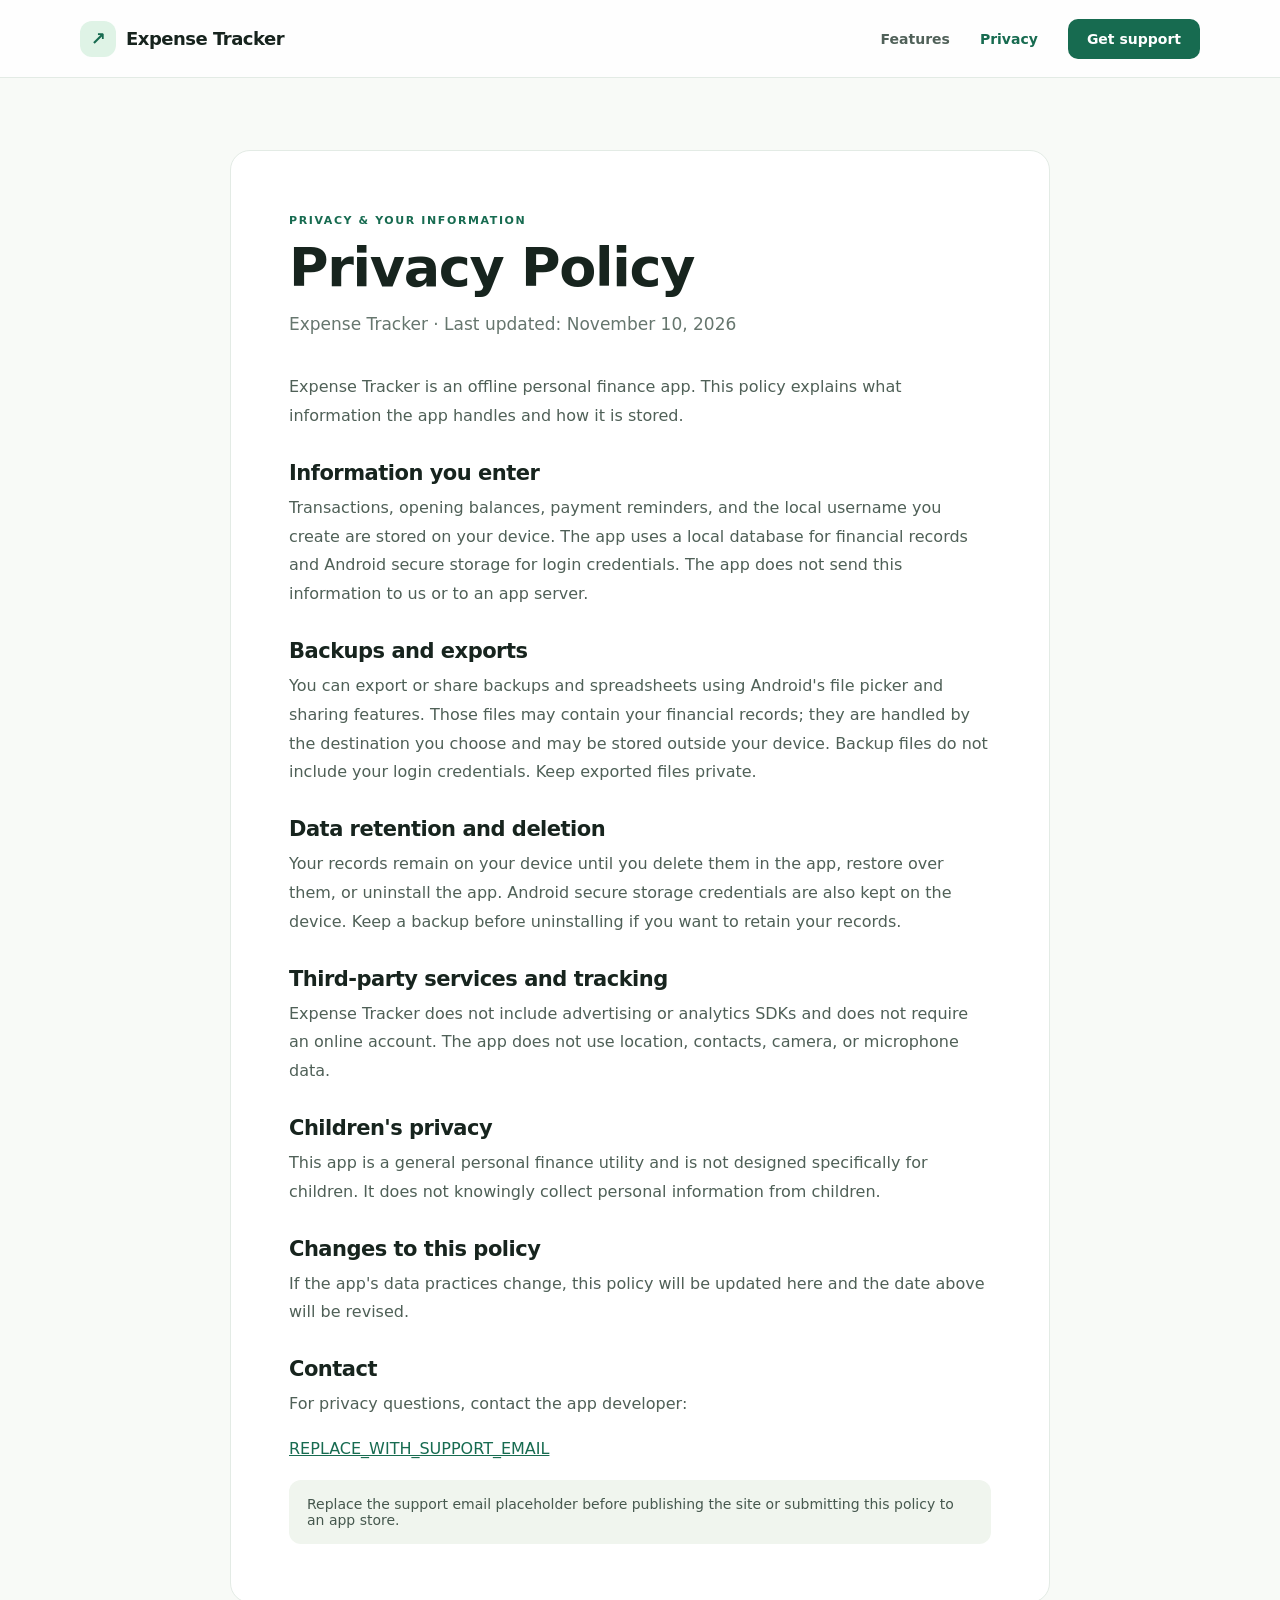
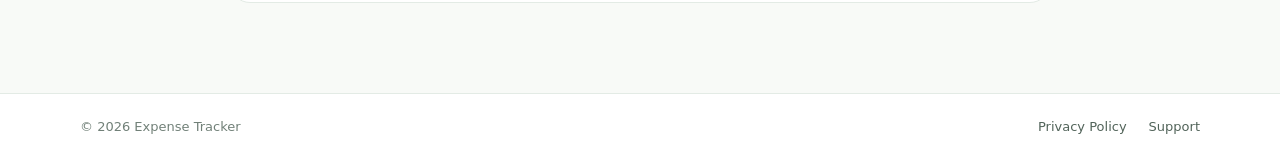
==== privacy-policy.html @ b08da7d4 "Add files via upload" ====
<!doctype html>
<html lang="en"><head><meta charset="utf-8"><meta name="viewport" content="width=device-width, initial-scale=1"><meta name="description" content="Privacy policy for Expense Tracker, an offline personal finance app."><title>Privacy Policy — Expense Tracker</title><link rel="stylesheet" href="styles.css"></head><body><header class="topbar"><nav class="nav wrap" aria-label="Main navigation"><a class="brand" href="index.html"><span class="brand-icon">↗</span> Expense Tracker</a><div class="links"><a href="index.html#features">Features</a><a href="privacy-policy.html" aria-current="page">Privacy</a><a class="button" href="support.html">Get support</a></div></nav></header>
<main class="page"><article class="page-card"><span class="eyebrow">Privacy &amp; your information</span><h1>Privacy Policy</h1><p class="lead">Expense Tracker · Last updated: November 10, 2026</p><p>Expense Tracker is an offline personal finance app. This policy explains what information the app handles and how it is stored.</p>
<h2>Information you enter</h2><p>Transactions, opening balances, payment reminders, and the local username you create are stored on your device. The app uses a local database for financial records and Android secure storage for login credentials. The app does not send this information to us or to an app server.</p>
<h2>Backups and exports</h2><p>You can export or share backups and spreadsheets using Android's file picker and sharing features. Those files may contain your financial records; they are handled by the destination you choose and may be stored outside your device. Backup files do not include your login credentials. Keep exported files private.</p>
<h2>Data retention and deletion</h2><p>Your records remain on your device until you delete them in the app, restore over them, or uninstall the app. Android secure storage credentials are also kept on the device. Keep a backup before uninstalling if you want to retain your records.</p>
<h2>Third-party services and tracking</h2><p>Expense Tracker does not include advertising or analytics SDKs and does not require an online account. The app does not use location, contacts, camera, or microphone data.</p>
<h2>Children's privacy</h2><p>This app is a general personal finance utility and is not designed specifically for children. It does not knowingly collect personal information from children.</p>
<h2>Changes to this policy</h2><p>If the app's data practices change, this policy will be updated here and the date above will be revised.</p>
<h2>Contact</h2><p>For privacy questions, contact the app developer:</p><p><a href="mailto:REPLACE_WITH_SUPPORT_EMAIL">REPLACE_WITH_SUPPORT_EMAIL</a></p><div class="note">Replace the support email placeholder before publishing the site or submitting this policy to an app store.</div></article></main><footer><div class="foot wrap"><span>© 2026 Expense Tracker</span><div class="foot-links"><a href="privacy-policy.html">Privacy Policy</a><a href="support.html">Support</a></div></div></footer></body></html>
---- styles.css ----
:root{font-family:system-ui,-apple-system,BlinkMacSystemFont,"Segoe UI",sans-serif;color:#17241e;background:#f8faf7;font-synthesis:none;text-rendering:optimizeLegibility;--green:#176b50;--dark:#102f26;--muted:#66766e;--line:#e3ebe5;--cream:#f0f5ee}
*{box-sizing:border-box}body{margin:0}a{color:inherit}.wrap{width:min(1120px,calc(100% - 48px));margin:auto}.topbar{height:78px;border-bottom:1px solid var(--line);background:#ffffffd9}.nav{height:100%;display:flex;align-items:center;justify-content:space-between}.brand{display:flex;align-items:center;gap:10px;text-decoration:none;font:800 18px system-ui,sans-serif;letter-spacing:-.5px}.brand-icon{display:grid;place-items:center;width:36px;height:36px;background:#dff3e6;border-radius:12px;color:var(--green);font-size:18px}.links{display:flex;gap:30px;align-items:center}.links a{text-decoration:none;color:#506159;font-size:14px;font-weight:600}.links a:hover,.links a[aria-current=page]{color:var(--green)}.button{display:inline-flex;align-items:center;justify-content:center;padding:12px 19px;border-radius:10px;text-decoration:none;background:var(--green);color:#fff!important;font-weight:700;font-size:14px}.hero{padding:100px 0 88px;overflow:hidden;background:radial-gradient(ellipse at 86% 38%,#dcefe1 0,transparent 34%),linear-gradient(140deg,#fbfcf9,#f2f7f0)}.hero-grid{display:grid;grid-template-columns:1.1fr .9fr;gap:70px;align-items:center}.eyebrow{display:inline-flex;align-items:center;gap:8px;text-transform:uppercase;letter-spacing:1.6px;font-size:11px;font-weight:700;color:var(--green)}.dot{width:7px;height:7px;background:#48a57c;border-radius:50%}h1,h2,h3,p{margin-top:0}h1,h2,h3{font-family:system-ui,sans-serif;letter-spacing:-1.3px}h1{font-size:clamp(43px,6vw,70px);line-height:1.05;margin:20px 0}.hero p{max-width:540px;color:#596b61;font-size:18px;line-height:1.75}.actions{display:flex;gap:14px;align-items:center;margin-top:28px}.secondary{padding:12px 16px;text-decoration:none;color:var(--green);font-weight:700;font-size:14px}.phone-card{max-width:340px;margin:auto;padding:18px;background:#fff;border:1px solid #e3ebe5;border-radius:28px;box-shadow:0 26px 70px #24483218;transform:rotate(2deg)}.phone-head{display:flex;justify-content:space-between;color:#738178;font-size:12px;margin:8px 4px 18px}.balance{padding:21px;border-radius:18px;background:var(--dark);color:white}.balance small{color:#c7d9ce;font-size:12px}.balance strong{display:block;font:700 30px system-ui,sans-serif;margin-top:7px}.mini-label{margin:23px 4px 12px;font:700 14px system-ui,sans-serif}.row{display:flex;justify-content:space-between;align-items:center;padding:12px 4px;border-bottom:1px solid #eef1ed;font-size:13px}.row:last-child{border:0}.row span:last-child{font-weight:700}.row small{display:block;color:#87948b;margin-top:3px}.features{padding:76px 0 86px}.section-head{text-align:center;max-width:610px;margin:0 auto 38px}.section-head h2{font-size:36px;margin:12px 0}.section-head p,.feature p{color:var(--muted);line-height:1.7}.feature-grid{display:grid;grid-template-columns:repeat(3,1fr);gap:18px}.feature{padding:26px;border:1px solid var(--line);background:#fff;border-radius:16px}.feature-icon{width:42px;height:42px;display:grid;place-items:center;border-radius:13px;background:var(--cream);font-size:20px;margin-bottom:18px}.feature h3{font-size:18px;letter-spacing:-.4px;margin-bottom:8px}.feature p{margin:0;font-size:14px}.privacy-band{padding:38px 0;background:#edf5ee}.band{display:flex;justify-content:space-between;align-items:center;gap:24px}.band h2{font-size:24px;margin:0 0 5px;letter-spacing:-.6px}.band p{margin:0;color:var(--muted)}footer{padding:25px 0;border-top:1px solid var(--line);background:#fff}.foot{display:flex;justify-content:space-between;align-items:center;color:#718078;font-size:13px}.foot-links{display:flex;gap:22px}.foot a{color:#52645a;text-decoration:none}.page{padding:72px 0 90px;min-height:65vh}.page-card{max-width:820px;margin:auto;padding:clamp(25px,6vw,58px);background:#fff;border:1px solid var(--line);border-radius:20px}.page h1{font-size:clamp(38px,5vw,54px);margin:12px 0}.page .lead{color:var(--muted);font-size:17px;margin-bottom:34px}.page h2{font-size:21px;letter-spacing:-.5px;margin:30px 0 9px}.page p,.page li{color:#4f6057;line-height:1.8}.page a{color:var(--green)}.note{padding:16px 18px;border-radius:12px;background:#f0f5ee;color:#46584e;font-size:14px}.contact-card{max-width:680px}.email{display:inline-block;margin:5px 0 24px;padding:14px 18px;background:#edf5ee;border-radius:10px;color:var(--green);font-weight:700;text-decoration:none}
@media(max-width:760px){.wrap{width:min(100% - 36px,600px)}.links{gap:14px}.links a{font-size:13px}.links .button{padding:10px 12px}.hero{padding:68px 0}.hero-grid{grid-template-columns:1fr;gap:46px}.hero p{font-size:16px}.phone-card{width:100%;max-width:380px}.feature-grid{grid-template-columns:1fr}.features{padding:60px 0}.band,.foot{align-items:flex-start;flex-direction:column}.section-head h2{font-size:30px}}
@media(max-width:440px){.topbar{height:68px}.links{gap:10px}.links a{font-size:12px}.links .button{font-size:12px;padding:9px}.brand{font-size:16px}.brand-icon{width:32px;height:32px}.actions{align-items:flex-start;flex-direction:column;gap:4px}}
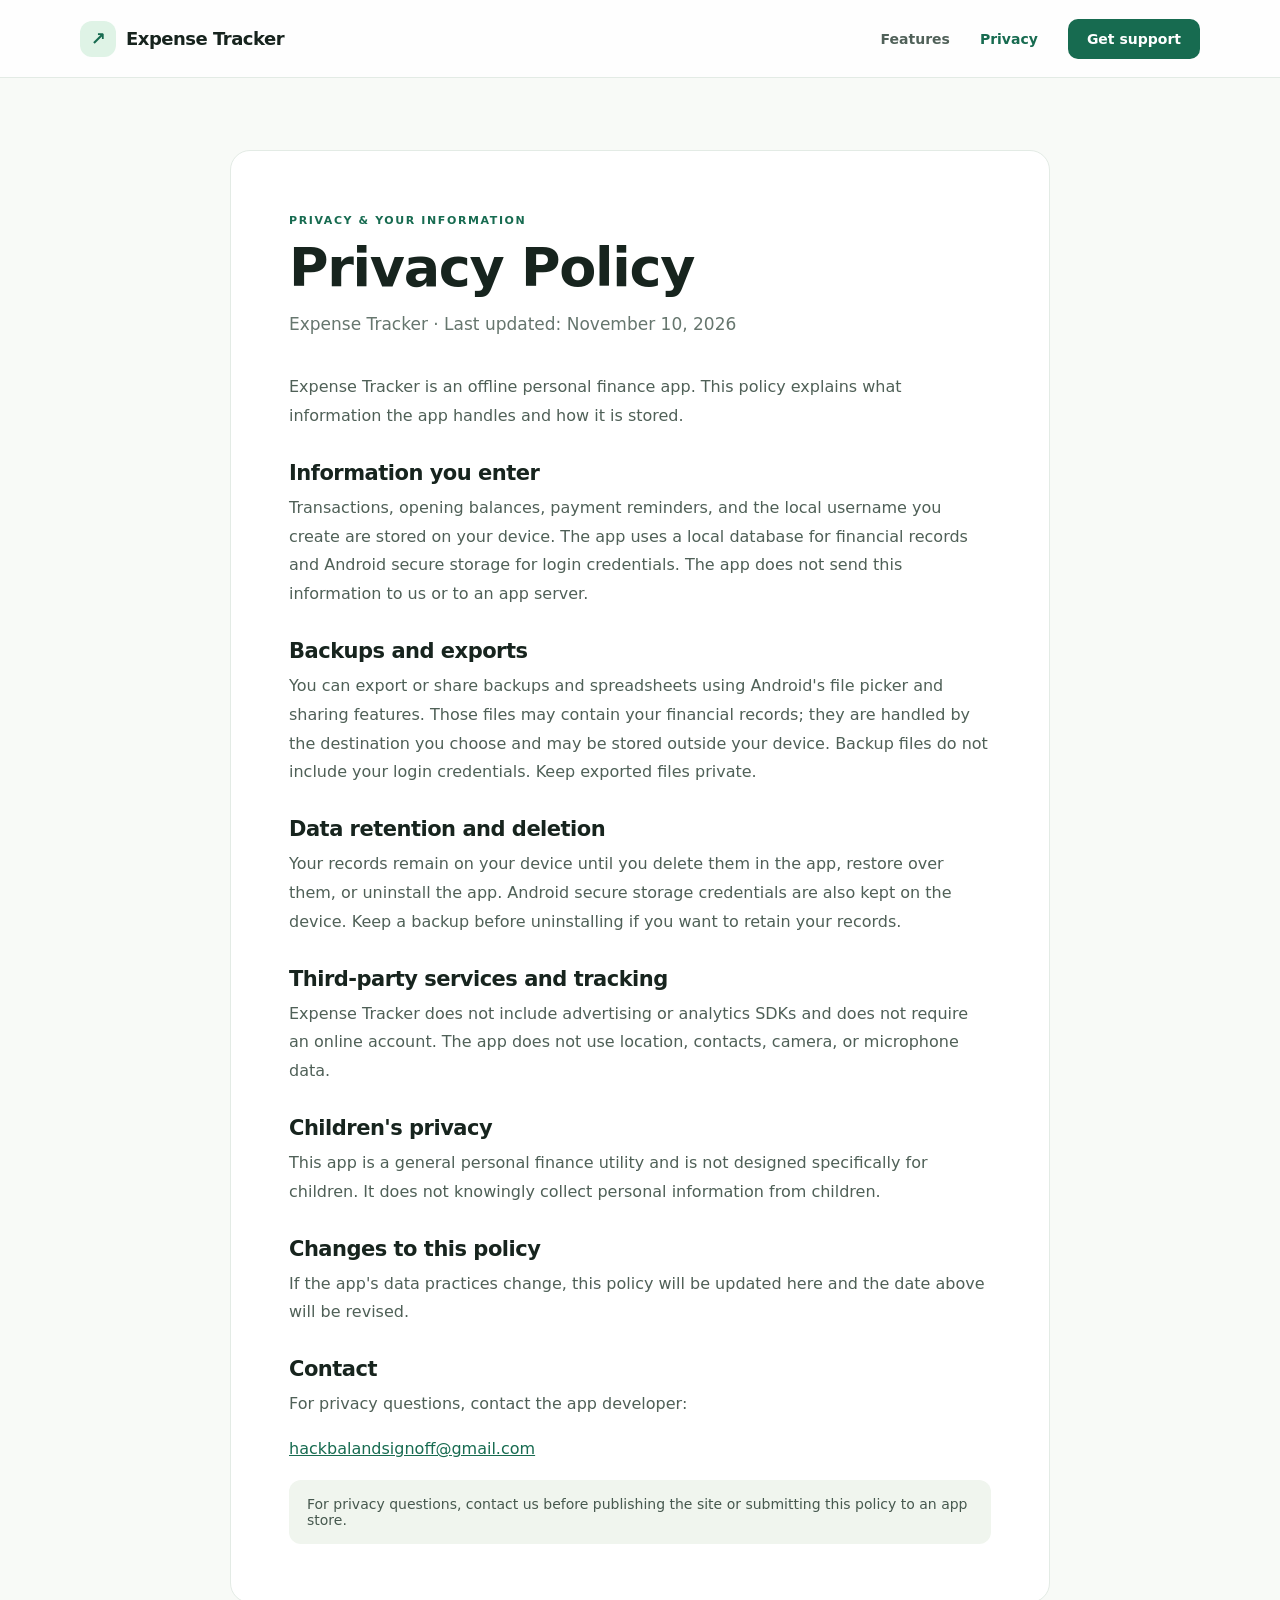
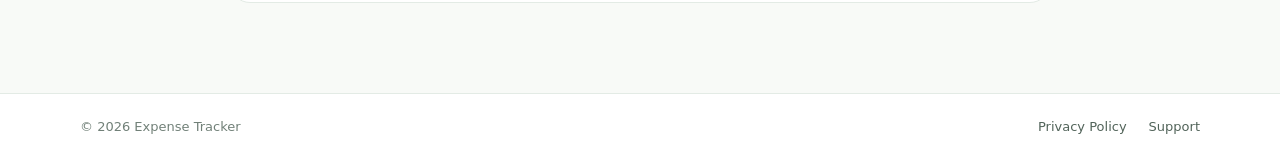
==== commit ec02d560: "Update privacy-policy.html" ====
--- a/privacy-policy.html
+++ b/privacy-policy.html
@@ -7,4 +7,4 @@
 <h2>Third-party services and tracking</h2><p>Expense Tracker does not include advertising or analytics SDKs and does not require an online account. The app does not use location, contacts, camera, or microphone data.</p>
 <h2>Children's privacy</h2><p>This app is a general personal finance utility and is not designed specifically for children. It does not knowingly collect personal information from children.</p>
 <h2>Changes to this policy</h2><p>If the app's data practices change, this policy will be updated here and the date above will be revised.</p>
-<h2>Contact</h2><p>For privacy questions, contact the app developer:</p><p><a href="mailto:REPLACE_WITH_SUPPORT_EMAIL">REPLACE_WITH_SUPPORT_EMAIL</a></p><div class="note">Replace the support email placeholder before publishing the site or submitting this policy to an app store.</div></article></main><footer><div class="foot wrap"><span>© 2026 Expense Tracker</span><div class="foot-links"><a href="privacy-policy.html">Privacy Policy</a><a href="support.html">Support</a></div></div></footer></body></html>
+<h2>Contact</h2><p>For privacy questions, contact the app developer:</p><p><a href="mailto:hackbalandsignoff@gmail.com">hackbalandsignoff@gmail.com</a></p><div class="note">For privacy questions, contact us before publishing the site or submitting this policy to an app store.</div></article></main><footer><div class="foot wrap"><span>© 2026 Expense Tracker</span><div class="foot-links"><a href="privacy-policy.html">Privacy Policy</a><a href="support.html">Support</a></div></div></footer></body></html>
